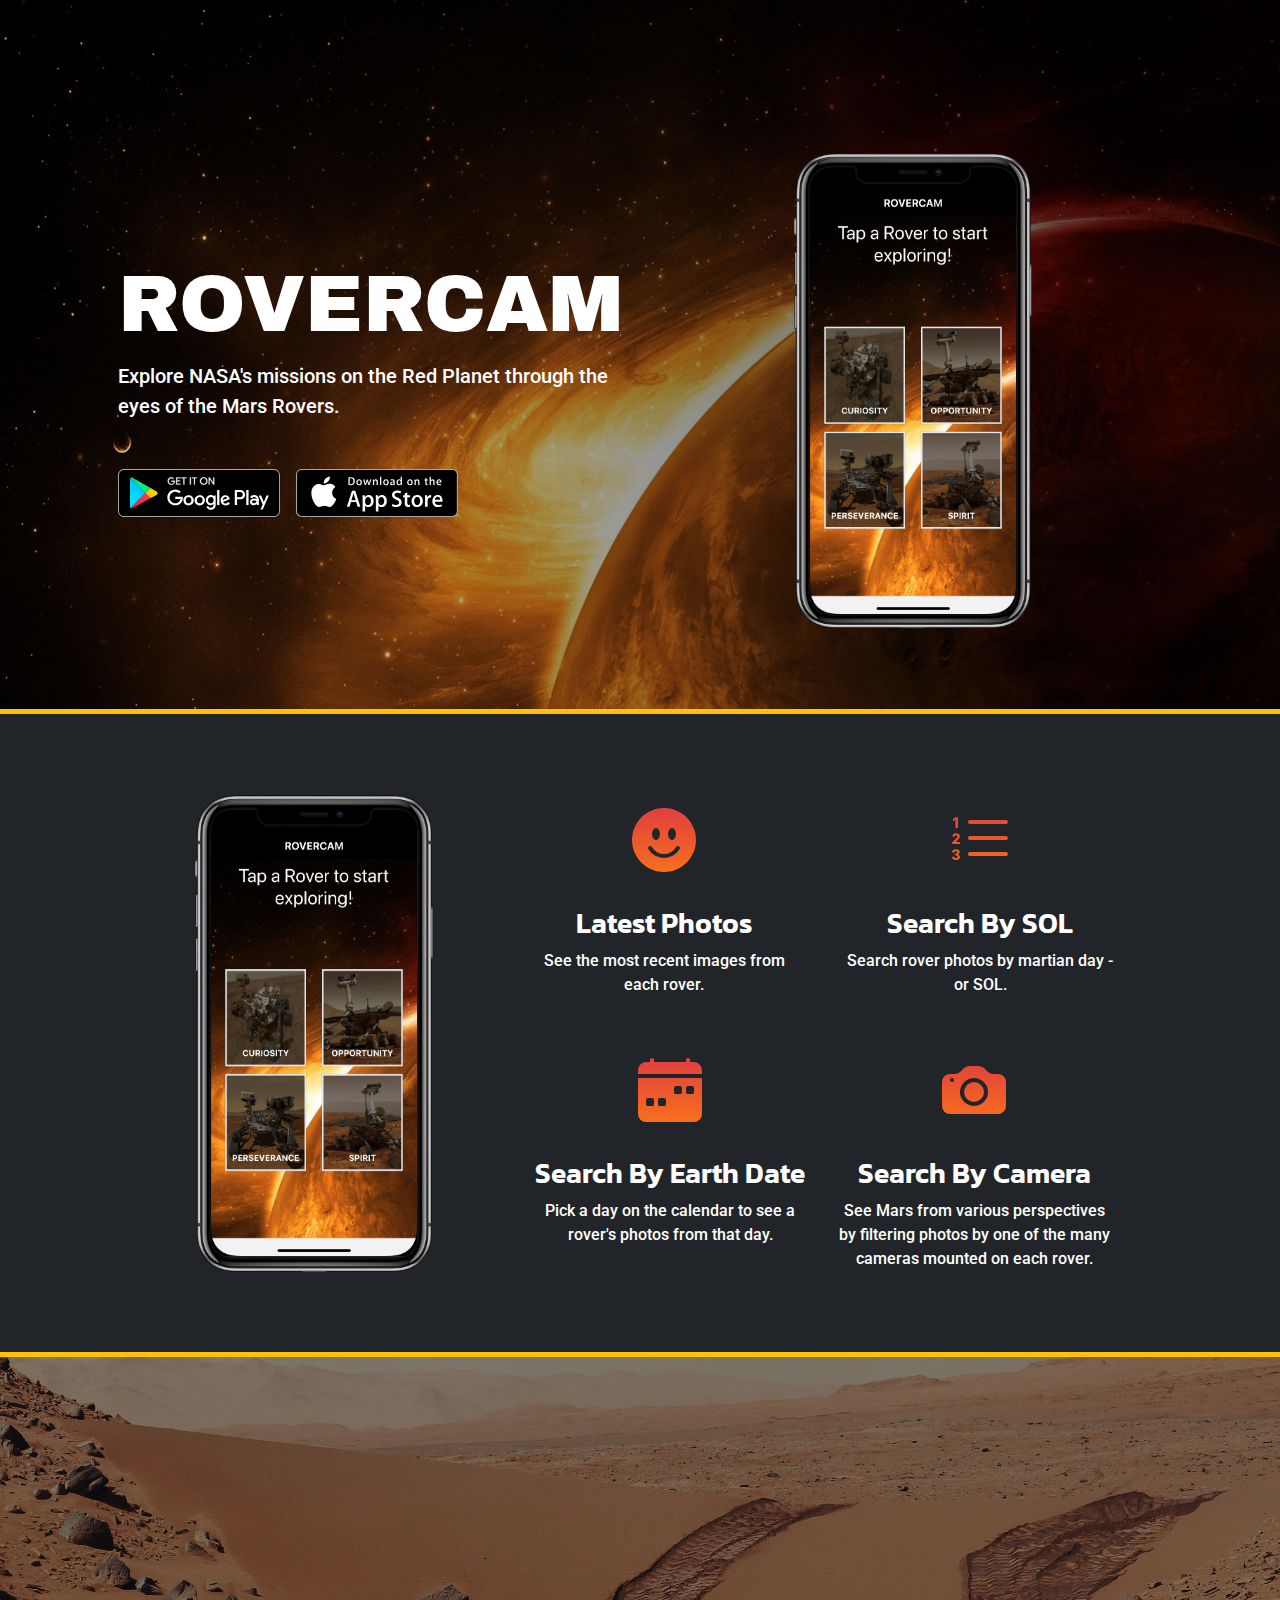
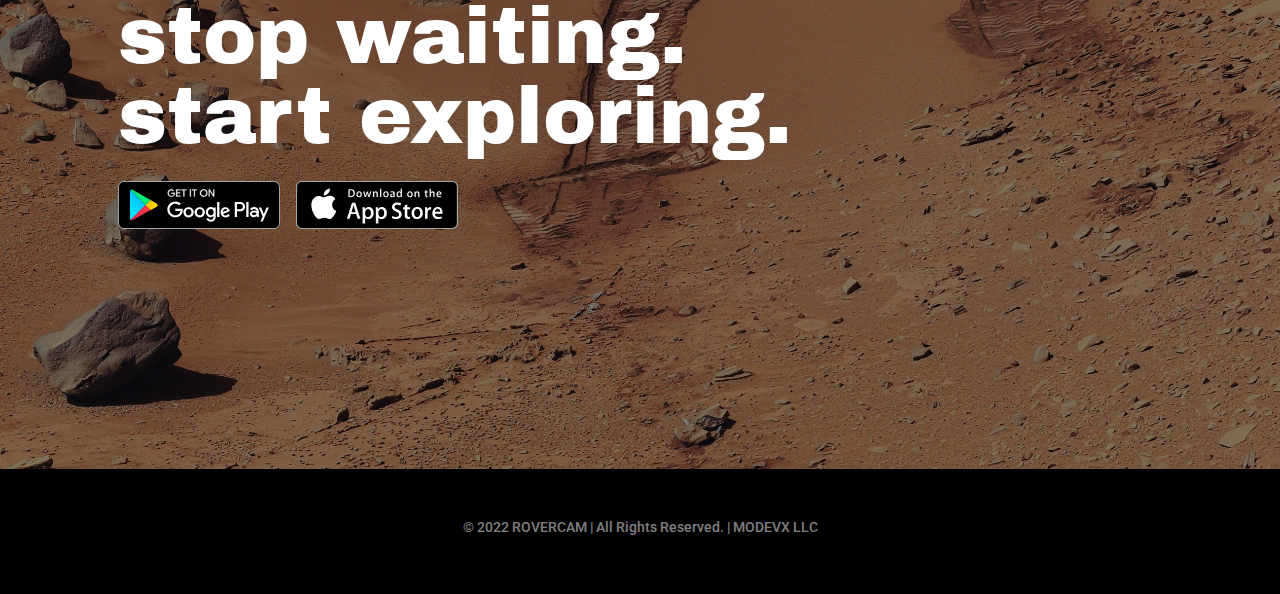
==== docs/index.html @ f54f7418 "create docs/ for gh-pages" ====
<!-- #region head -->
<!DOCTYPE html>
<html lang="en">
	<head>
		<!-- #region OPEN GRAPH META -->
		<meta charset="utf-8" />
		<meta
			name="viewport"
			content="width=device-width, initial-scale=1, shrink-to-fit=no"
		/>
		<meta name="description" content="" />
		<meta name="author" content="" />

		<link rel="icon" type="image/x-icon" href="assets/favicon.ico" />
		<!-- #endregion /OPEN GRAPH META -->

		<!-- #region BOOTSTRAP ICONS -->
		<link
			href="https://cdn.jsdelivr.net/npm/bootstrap-icons@1.5.0/font/bootstrap-icons.css"
			rel="stylesheet"
		/>
		<!-- #endregion /BOOTSTRAP ICONS -->

		<!-- #region GOOGLE FONTS -->
		<link rel="preconnect" href="https://fonts.gstatic.com" />
		<link
			href="https://fonts.googleapis.com/css2?family=Newsreader:ital,wght@0,600;1,600&amp;display=swap"
			rel="stylesheet"
		/>
		<link
			href="https://fonts.googleapis.com/css2?family=Mulish:ital,wght@0,300;0,500;0,600;0,700;1,300;1,500;1,600;1,700&amp;display=swap"
			rel="stylesheet"
		/>
		<link
			href="https://fonts.googleapis.com/css2?family=Kanit:ital,wght@0,400;1,400&amp;display=swap"
			rel="stylesheet"
		/>
		<!-- ROBOTO -->
		<link rel="preconnect" href="https://fonts.googleapis.com" />
		<link rel="preconnect" href="https://fonts.gstatic.com" crossorigin />
		<link
			href="https://fonts.googleapis.com/css2?family=Roboto:wght@300&display=swap"
			rel="stylesheet"
		/>
		<!-- #endregion /GOOGLE FONTS -->

		<!-- #region STYLESHEETS -->
		<link href="css/styles.css" rel="stylesheet" />
		<link href="css/custom.css" rel="stylesheet" />
		<!-- #endregion /STYLESHEETS -->
		<title>ROVERCAM by MODEVX</title>
	</head>
	<!-- #endregion /head -->
	<body id="page-top">
		<!-- #region NAV -->
		<!-- <nav
			class="navbar navbar-expand-lg navbar-light fixed-top shadow-sm"
			id="mainNav"
		> -->
		<!-- <nav class="navbar navbar-expand-lg navbar-light fixed-top" id="mainNav">
			<div class="container px-5">
				<a class="navbar-brand fw-bold" href="#page-top">ROVERCAM</a>
				<button
					class="navbar-toggler"
					type="button"
					data-bs-toggle="collapse"
					data-bs-target="#navbarResponsive"
					aria-controls="navbarResponsive"
					aria-expanded="false"
					aria-label="Toggle navigation"
				>
					Menu
					<i class="bi-list"></i>
				</button>
				<div class="collapse navbar-collapse" id="navbarResponsive">
					<ul class="navbar-nav ms-auto me-4 my-3 my-lg-0">
						<li class="nav-item">
							<a class="nav-link me-lg-3" href="#features">Features</a>
						</li>
						<li class="nav-item">
							<a class="nav-link me-lg-3" href="#download">Download</a>
						</li>
					</ul>
				</div>
			</div>
		</nav> -->
		<!-- #endregion /NAV -->

		<!-- #region MASTHEAD -->
		<header class="masthead">
			<div class="container px-5">
				<div class="row gx-5 align-items-center">
					<div class="col-lg-6">
						<!-- Masthead text and app badges-->
						<div class="mb-5 mb-lg-0 text-center text-lg-start">
							<h1 class="display-1 lh-1 mb-3">ROVERCAM</h1>
							<p class="lead fw-normal mb-5">
								Explore NASA's missions on the Red Planet through the eyes of
								the Mars Rovers.
							</p>
							<div class="d-flex flex-column flex-lg-row align-items-center">
								<a class="me-lg-3 mb-4 mb-lg-0" href="#!"
									><img
										class="app-badge"
										src="assets/img/google-play-badge.svg"
										alt="..."
								/></a>
								<a href="#!"
									><img
										class="app-badge"
										src="assets/img/app-store-badge.svg"
										alt="..."
								/></a>
							</div>
						</div>
					</div>
					<div class="col-lg-6">
						<!-- Masthead device mockup feature-->
						<div class="masthead-device-mockup">
							<!-- <svg
								class="circle"
								viewBox="0 0 100 100"
								xmlns="http://www.w3.org/2000/svg"
							>
								<defs>
									<linearGradient
										id="circleGradient"
										gradientTransform="rotate(45)"
									>
										<stop class="gradient-start-color" offset="0%"></stop>
										<stop class="gradient-end-color" offset="100%"></stop>
									</linearGradient>
								</defs>
								<circle cx="50" cy="50" r="50"></circle></svg
							><svg
								class="shape-1 d-none d-sm-block"
								viewBox="0 0 240.83 240.83"
								xmlns="http://www.w3.org/2000/svg"
							>
								<rect
									x="-32.54"
									y="78.39"
									width="305.92"
									height="84.05"
									rx="42.03"
									transform="translate(120.42 -49.88) rotate(45)"
								></rect>
								<rect
									x="-32.54"
									y="78.39"
									width="305.92"
									height="84.05"
									rx="42.03"
									transform="translate(-49.88 120.42) rotate(-45)"
								></rect></svg
							><svg
								class="shape-2 d-none d-sm-block"
								viewBox="0 0 100 100"
								xmlns="http://www.w3.org/2000/svg"
							>
								<circle cx="50" cy="50" r="50"></circle>
							</svg> -->
							<div class="device-wrapper">
								<div
									class="device"
									data-device="iPhoneX"
									data-orientation="portrait"
									data-color="black"
								>
									<div class="screen bg-black">
										<img
											src="assets/img/screenshot.png"
											style="max-width: 100%; height: 100%"
										/>
									</div>
								</div>
							</div>
						</div>
					</div>
				</div>
			</div>
		</header>
		<!-- #endregion /MASTHEAD -->

		<!-- #region FEATURES -->
		<section
			id="features"
			class="border-top border-bottom border-5 border-warning"
		>
			<div class="container px-5">
				<div class="row gx-5 align-items-center">
					<div class="col-lg-8 order-lg-1 mb-5 mb-lg-0">
						<div class="container-fluid px-5">
							<!-- #region FEATURE BLOCKS -->
							<div class="row gx-5">
								<div class="col-md-6 mb-5">
									<!-- Feature item-->
									<div class="text-center">
										<i
											class="bi-emoji-smile-fill icon-feature text-gradient d-block mb-3"
										></i>
										<h3 class="font-alt">Latest Photos</h3>
										<p class="mb-0">
											See the most recent images from each rover.
										</p>
									</div>
								</div>
								<div class="col-md-6 mb-5">
									<!-- Feature item-->
									<div class="text-center">
										<i
											class="bi-list-ol icon-feature text-gradient d-block mb-3"
										></i>
										<h3 class="font-alt">Search By SOL</h3>
										<p class="mb-0">
											Search rover photos by martian day - or SOL.
										</p>
									</div>
								</div>
							</div>
							<div class="row">
								<div class="col-md-6 mb-5 mb-md-0">
									<!-- Feature item-->
									<div class="text-center">
										<i
											class="bi-calendar-week-fill icon-feature text-gradient d-block mb-3"
										></i>
										<h3 class="font-alt">Search By Earth Date</h3>
										<p class="mb-0">
											Pick a day on the calendar to see a rover's photos from
											that day.
										</p>
									</div>
								</div>
								<div class="col-md-6">
									<!-- Feature item-->
									<div class="text-center">
										<i
											class="bi-camera-fill icon-feature text-gradient d-block mb-3"
										></i>
										<h3 class="font-alt">Search By Camera</h3>
										<p class="mb-0">
											See Mars from various perspectives by filtering photos by
											one of the many cameras mounted on each rover.
										</p>
									</div>
								</div>
							</div>
							<!-- #endregion /FEATURE BLOCKS -->
						</div>
					</div>
					<div class="col-lg-4 order-lg-0">
						<!-- #region PHONE MOCKUP -->
						<div class="features-device-mockup">
							<div class="device-wrapper">
								<div
									class="device"
									data-device="iPhoneX"
									data-orientation="portrait"
									data-color="black"
								>
									<div class="screen bg-black">
										<!-- PUT CONTENTS HERE:-->
										<!-- * * This can be a video, image, or just about anything else.-->
										<!-- * * Set the max width of your media to 100% and the height to-->
										<!-- * * 100% like the demo example below.-->
										<!-- <video
											muted="muted"
											autoplay=""
											loop=""
											style="max-width: 100%; height: 100%"
										>
											<source
												src="assets/img/demo-screen.mp4"
												type="video/mp4"
											/>
										</video> -->
										<img
											src="assets/img/screenshot.png"
											style="max-width: 100%; height: 100%"
										/>
									</div>
								</div>
							</div>
						</div>
						<!-- #endregion /PHONE MOCKUP -->
					</div>
				</div>
			</div>
		</section>
		<!-- #endregion /FEATURES -->

		<!-- #region CTA -->
		<section class="cta">
			<div class="cta-content">
				<div class="container px-5">
					<h2 class="display-1 lh-1 mb-4">
						stop waiting.
						<br />
						start exploring.
					</h2>
					<div
						class="d-flex flex-column flex-md-row align-items-center justify-content-start"
					>
						<a class="me-md-3 mb-4 mb-md-0" href="#!"
							><img
								class="app-badge"
								src="assets/img/google-play-badge.svg"
								alt="..."
						/></a>
						<a href="#!"
							><img
								class="app-badge"
								src="assets/img/app-store-badge.svg"
								alt="..."
						/></a>
					</div>
				</div>
			</div>
		</section>
		<!-- #endregion /CTA -->

		<!-- #region FOOTER -->
		<footer class="bg-black text-center py-5">
			<div class="container px-5">
				<div class="text-white-50 small">
					<div class="mb-2">
						&copy; 2022 ROVERCAM | All Rights Reserved. |
						<a href="https://www.modevx.com" rel="author" target="_blank"
							>MODEVX LLC</a
						>
					</div>
				</div>
			</div>
		</footer>
		<!-- #endregion /FOOTER -->

		<!-- #region SCRIPTS -->
		<!-- Bootstrap core JS-->
		<script src="https://cdn.jsdelivr.net/npm/bootstrap@5.1.3/dist/js/bootstrap.bundle.min.js"></script>
		<!-- Core theme JS-->
		<script src="js/scripts.js"></script>
		<!-- #endregion /SCRIPTS -->
	</body>
</html>
---- docs/css/custom.css ----
/* #region MODEVX FONTS */
@font-face {
	font-family: roboto;
	src: url("../assets/fonts/roboto.ttf");
}
@font-face {
	font-family: archivo;
	src: url("../assets/fonts/archivo-black.ttf");
}
/* #endregion /MODEVX FONTS */
header.masthead {
	background: linear-gradient(to right, rgba(0, 0, 0, 0.1), rgba(0, 0, 0, 0.7)),
		url("../assets/img/mars-glowing.jpg") center/cover no-repeat;
}

section.cta {
	background: var(--bs-body-bg) url("../assets/img/rover-tracks.jpg")
		center/cover no-repeat;
}
i.icon-feature.text-gradient {
	background: -webkit-linear-gradient(var(--bs-red), var(--bs-orange));
	background-clip: text;
	-webkit-background-clip: text;
	-webkit-text-fill-color: transparent;
}
body {
	font-family: roboto, -apple-system, BlinkMacSystemFont, Segoe UI, Roboto,
		Helvetica Neue, Arial, sans-serif, Apple Color Emoji, Segoe UI Emoji,
		Segoe UI Symbol, Noto Color Emoji;
}
h6,
.h6,
h5,
.h5,
h4,
.h4,
h3,
.h3,
h2,
.h2,
h1,
.h1 {
	font-family: archivo, -apple-system, BlinkMacSystemFont, "Segoe UI", Roboto,
		"Helvetica Neue", Arial, sans-serif, "Apple Color Emoji", "Segoe UI Emoji",
		"Segoe UI Symbol", "Noto Color Emoji";
}
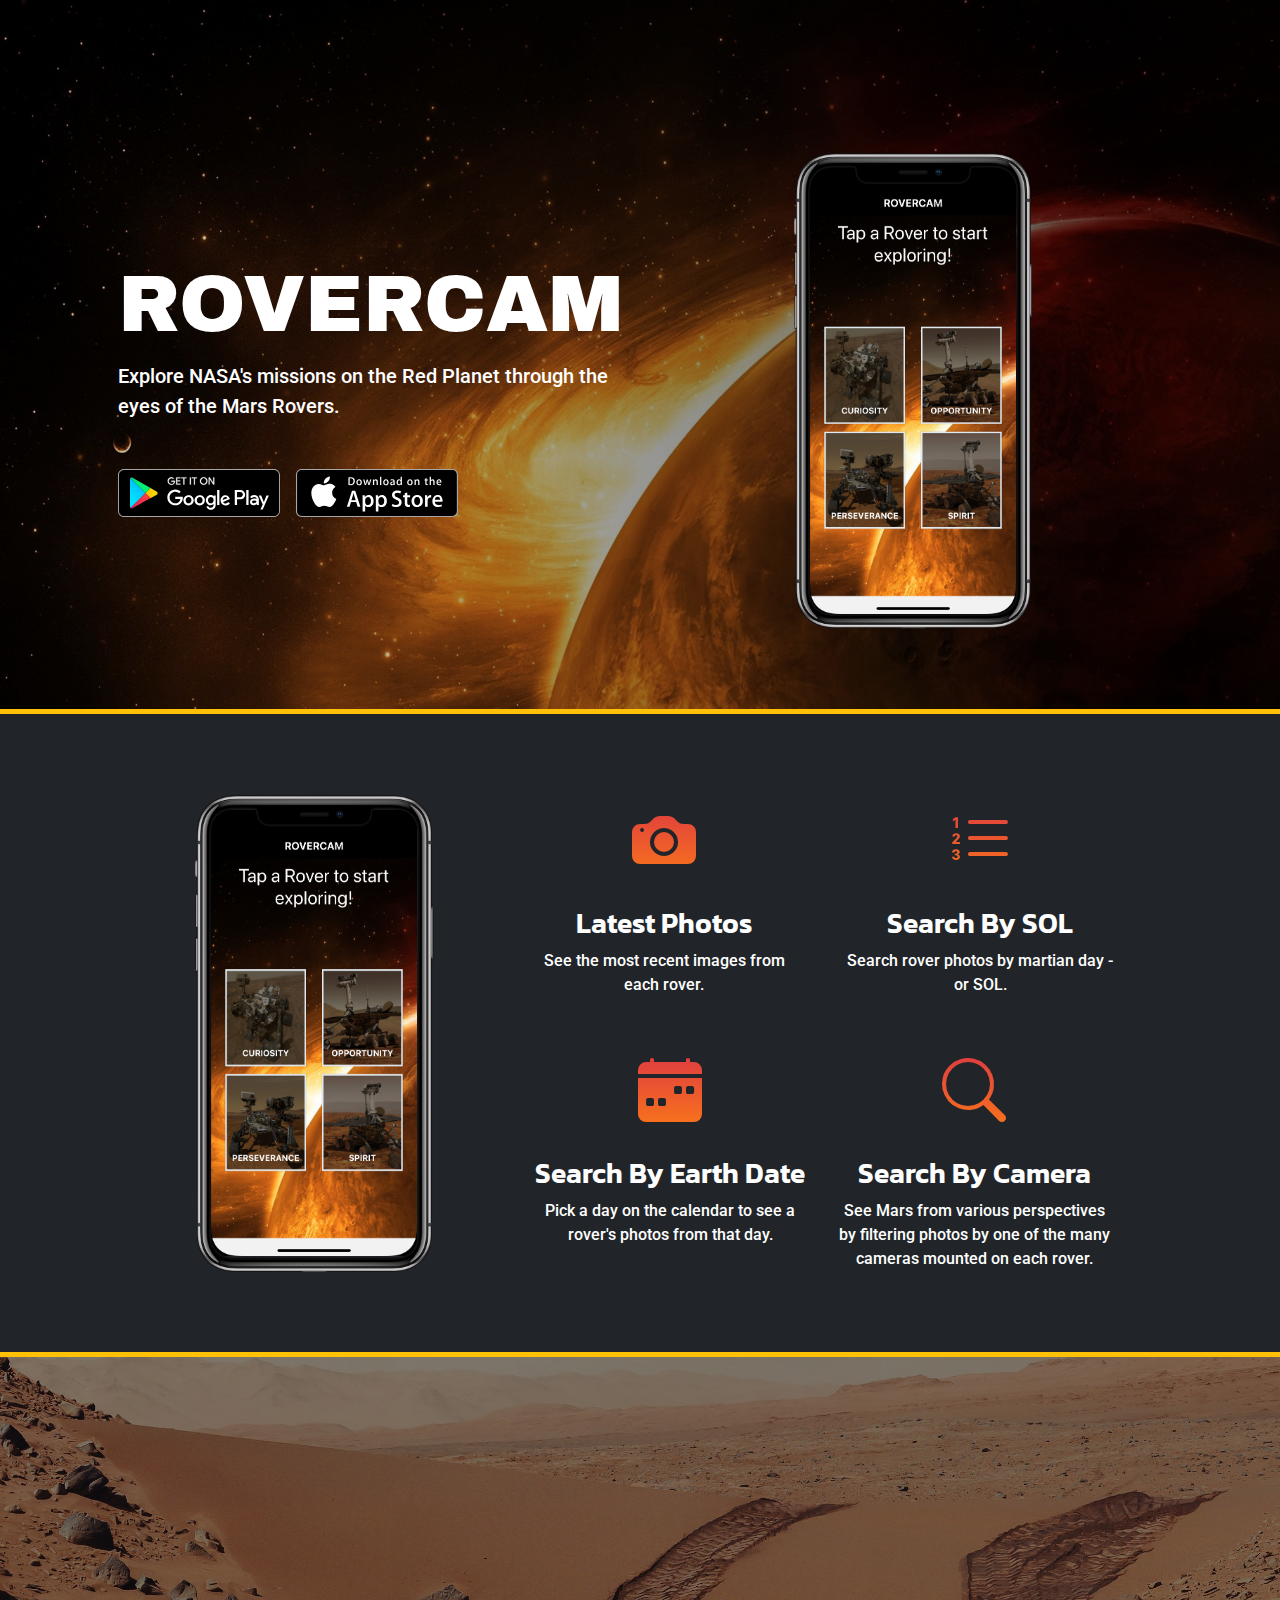
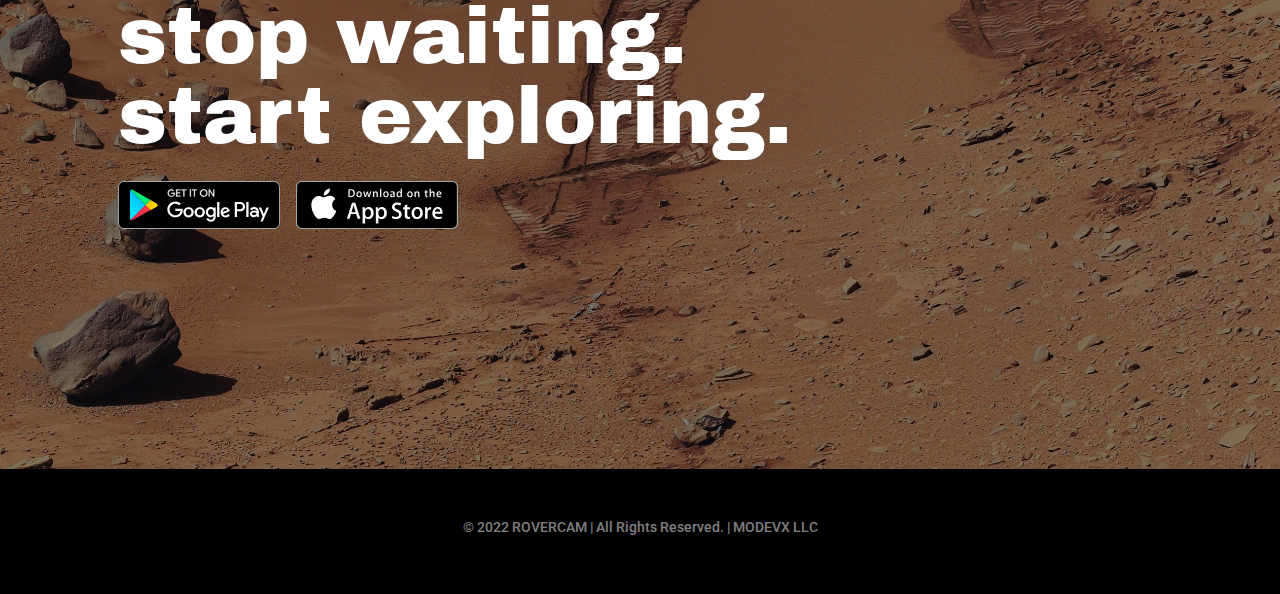
==== commit b0dd70ae: "86 commented code" ====
--- a/docs/index.html
+++ b/docs/index.html
@@ -52,40 +52,6 @@
 	</head>
 	<!-- #endregion /head -->
 	<body id="page-top">
-		<!-- #region NAV -->
-		<!-- <nav
-			class="navbar navbar-expand-lg navbar-light fixed-top shadow-sm"
-			id="mainNav"
-		> -->
-		<!-- <nav class="navbar navbar-expand-lg navbar-light fixed-top" id="mainNav">
-			<div class="container px-5">
-				<a class="navbar-brand fw-bold" href="#page-top">ROVERCAM</a>
-				<button
-					class="navbar-toggler"
-					type="button"
-					data-bs-toggle="collapse"
-					data-bs-target="#navbarResponsive"
-					aria-controls="navbarResponsive"
-					aria-expanded="false"
-					aria-label="Toggle navigation"
-				>
-					Menu
-					<i class="bi-list"></i>
-				</button>
-				<div class="collapse navbar-collapse" id="navbarResponsive">
-					<ul class="navbar-nav ms-auto me-4 my-3 my-lg-0">
-						<li class="nav-item">
-							<a class="nav-link me-lg-3" href="#features">Features</a>
-						</li>
-						<li class="nav-item">
-							<a class="nav-link me-lg-3" href="#download">Download</a>
-						</li>
-					</ul>
-				</div>
-			</div>
-		</nav> -->
-		<!-- #endregion /NAV -->
-
 		<!-- #region MASTHEAD -->
 		<header class="masthead">
 			<div class="container px-5">
@@ -117,49 +83,6 @@
 					<div class="col-lg-6">
 						<!-- Masthead device mockup feature-->
 						<div class="masthead-device-mockup">
-							<!-- <svg
-								class="circle"
-								viewBox="0 0 100 100"
-								xmlns="http://www.w3.org/2000/svg"
-							>
-								<defs>
-									<linearGradient
-										id="circleGradient"
-										gradientTransform="rotate(45)"
-									>
-										<stop class="gradient-start-color" offset="0%"></stop>
-										<stop class="gradient-end-color" offset="100%"></stop>
-									</linearGradient>
-								</defs>
-								<circle cx="50" cy="50" r="50"></circle></svg
-							><svg
-								class="shape-1 d-none d-sm-block"
-								viewBox="0 0 240.83 240.83"
-								xmlns="http://www.w3.org/2000/svg"
-							>
-								<rect
-									x="-32.54"
-									y="78.39"
-									width="305.92"
-									height="84.05"
-									rx="42.03"
-									transform="translate(120.42 -49.88) rotate(45)"
-								></rect>
-								<rect
-									x="-32.54"
-									y="78.39"
-									width="305.92"
-									height="84.05"
-									rx="42.03"
-									transform="translate(-49.88 120.42) rotate(-45)"
-								></rect></svg
-							><svg
-								class="shape-2 d-none d-sm-block"
-								viewBox="0 0 100 100"
-								xmlns="http://www.w3.org/2000/svg"
-							>
-								<circle cx="50" cy="50" r="50"></circle>
-							</svg> -->
 							<div class="device-wrapper">
 								<div
 									class="device"
@@ -197,7 +120,7 @@
 									<!-- Feature item-->
 									<div class="text-center">
 										<i
-											class="bi-emoji-smile-fill icon-feature text-gradient d-block mb-3"
+											class="bi-camera-fill icon-feature text-gradient d-block mb-3"
 										></i>
 										<h3 class="font-alt">Latest Photos</h3>
 										<p class="mb-0">
@@ -236,7 +159,7 @@
 									<!-- Feature item-->
 									<div class="text-center">
 										<i
-											class="bi-camera-fill icon-feature text-gradient d-block mb-3"
+											class="bi-search icon-feature text-gradient d-block mb-3"
 										></i>
 										<h3 class="font-alt">Search By Camera</h3>
 										<p class="mb-0">
@@ -260,21 +183,6 @@
 									data-color="black"
 								>
 									<div class="screen bg-black">
-										<!-- PUT CONTENTS HERE:-->
-										<!-- * * This can be a video, image, or just about anything else.-->
-										<!-- * * Set the max width of your media to 100% and the height to-->
-										<!-- * * 100% like the demo example below.-->
-										<!-- <video
-											muted="muted"
-											autoplay=""
-											loop=""
-											style="max-width: 100%; height: 100%"
-										>
-											<source
-												src="assets/img/demo-screen.mp4"
-												type="video/mp4"
-											/>
-										</video> -->
 										<img
 											src="assets/img/screenshot.png"
 											style="max-width: 100%; height: 100%"
